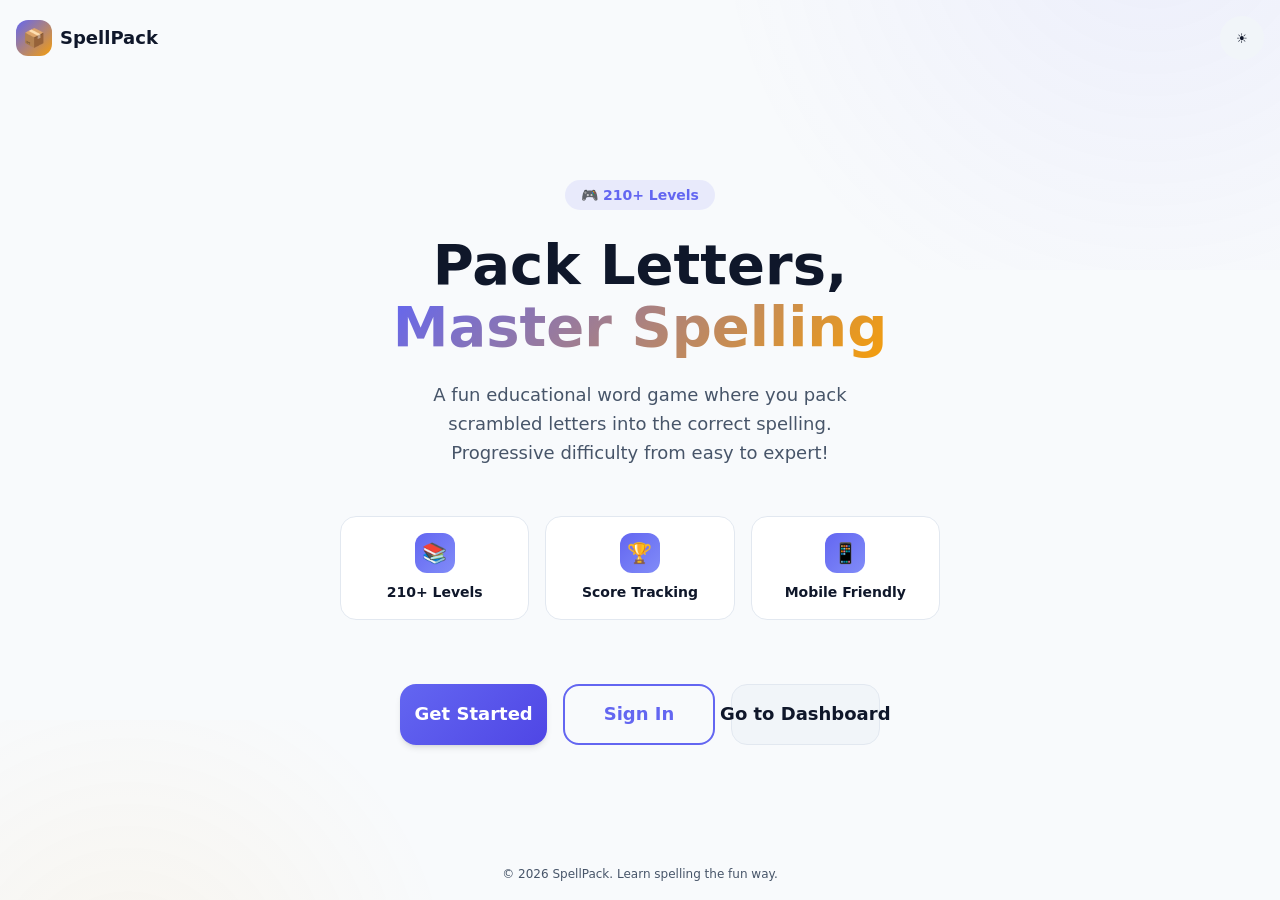
==== game frontend/index.html @ a52f3a6e "first push" ====
<!DOCTYPE html>
<html lang="en">
<head>
  <meta charset="UTF-8">
  <meta name="viewport" content="width=device-width, initial-scale=1.0, viewport-fit=cover">
  <meta name="description" content="Spelling Packing Game - Learn spelling through fun word puzzles">
  <title>SpellPack - Spelling Packing Game</title>
  <link rel="stylesheet" href="css/style.css">
  <link rel="stylesheet" href="css/auth.css">
  <script>
    document.documentElement.setAttribute('data-theme', localStorage.getItem('theme') || 'light');
  </script>
</head>
<body>
  <div class="landing-page">
    <header class="landing-header">
      <a href="index.html" class="auth-page__logo">
        <span class="auth-page__logo-icon">📦</span>
        SpellPack
      </a>
      <button id="theme-toggle" class="btn-icon theme-toggle" aria-label="Toggle dark mode" aria-pressed="false">
        <span class="theme-toggle__icon theme-toggle__icon--sun">☀️</span>
        <span class="theme-toggle__icon theme-toggle__icon--moon">🌙</span>
      </button>
    </header>

    <main class="landing-hero">
      <span class="landing-hero__badge">🎮 210+ Levels</span>
      <h1 class="landing-hero__title">Pack Letters, <span>Master Spelling</span></h1>
      <p class="landing-hero__subtitle">A fun educational word game where you pack scrambled letters into the correct spelling. Progressive difficulty from easy to expert!</p>

      <div class="landing-features">
        <div class="landing-feature">
          <span class="landing-feature__icon">📚</span>
          <span class="landing-feature__text">210+ Levels</span>
        </div>
        <div class="landing-feature">
          <span class="landing-feature__icon">🏆</span>
          <span class="landing-feature__text">Score Tracking</span>
        </div>
        <div class="landing-feature">
          <span class="landing-feature__icon">📱</span>
          <span class="landing-feature__text">Mobile Friendly</span>
        </div>
      </div>

      <div class="landing-hero__actions">
        <a href="signup.html" class="btn btn-primary btn-lg">Get Started</a>
        <a href="signin.html" class="btn btn-outline btn-lg">Sign In</a>
        <a href="dashboard.html" id="hero-continue" class="btn btn-secondary btn-lg" hidden>Go to Dashboard</a>
      </div>
    </main>

    <footer class="landing-footer">
      <p>&copy; 2026 SpellPack. Learn spelling the fun way.</p>
    </footer>
  </div>

  <script src="js/api.js"></script>
  <script src="js/auth.js"></script>
  <script>Auth.initLanding();</script>
</body>
</html>
---- game frontend/css/style.css ----
/**
 * Global Styles - Theme, typography, layout utilities
 */

:root {
  --color-primary: #6366f1;
  --color-primary-dark: #4f46e5;
  --color-primary-light: #818cf8;
  --color-secondary: #f59e0b;
  --color-secondary-dark: #d97706;
  --color-success: #10b981;
  --color-error: #ef4444;
  --color-warning: #f59e0b;
  --bg-primary: #f8fafc;
  --bg-secondary: #ffffff;
  --bg-tertiary: #f1f5f9;
  --bg-card: #ffffff;
  --bg-overlay: rgba(15, 23, 42, 0.5);
  --text-primary: #0f172a;
  --text-secondary: #475569;
  --text-muted: #94a3b8;
  --text-inverse: #ffffff;
  --border-color: #e2e8f0;
  --border-radius-sm: 0.5rem;
  --border-radius-md: 0.75rem;
  --border-radius-lg: 1rem;
  --border-radius-xl: 1.5rem;
  --border-radius-full: 9999px;
  --shadow-sm: 0 1px 2px rgba(0, 0, 0, 0.05);
  --shadow-md: 0 4px 6px -1px rgba(0, 0, 0, 0.1), 0 2px 4px -2px rgba(0, 0, 0, 0.1);
  --shadow-lg: 0 10px 15px -3px rgba(0, 0, 0, 0.1), 0 4px 6px -4px rgba(0, 0, 0, 0.1);
  --shadow-xl: 0 20px 25px -5px rgba(0, 0, 0, 0.1), 0 8px 10px -6px rgba(0, 0, 0, 0.1);
  --font-family: 'Segoe UI', system-ui, -apple-system, BlinkMacSystemFont, sans-serif;
  --font-size-xs: clamp(0.7rem, 1.5vw, 0.75rem);
  --font-size-sm: clamp(0.8rem, 2vw, 0.875rem);
  --font-size-base: clamp(0.9rem, 2.5vw, 1rem);
  --font-size-lg: clamp(1rem, 3vw, 1.125rem);
  --font-size-xl: clamp(1.15rem, 3.5vw, 1.25rem);
  --font-size-2xl: clamp(1.35rem, 4vw, 1.5rem);
  --font-size-3xl: clamp(1.75rem, 5vw, 2rem);
  --font-size-4xl: clamp(2rem, 6vw, 2.75rem);
  --spacing-xs: 0.25rem;
  --spacing-sm: 0.5rem;
  --spacing-md: 1rem;
  --spacing-lg: 1.5rem;
  --spacing-xl: 2rem;
  --spacing-2xl: 3rem;
  --transition-fast: 150ms ease;
  --transition-base: 250ms ease;
  --transition-slow: 400ms ease;
  --header-height: 3.5rem;
  --bottom-nav-height: 4rem;
  --touch-target: 44px;
}

[data-theme='dark'] {
  --color-primary: #818cf8;
  --color-primary-dark: #6366f1;
  --color-primary-light: #a5b4fc;
  --bg-primary: #0f172a;
  --bg-secondary: #1e293b;
  --bg-tertiary: #334155;
  --bg-card: #1e293b;
  --bg-overlay: rgba(0, 0, 0, 0.7);
  --text-primary: #f1f5f9;
  --text-secondary: #cbd5e1;
  --text-muted: #64748b;
  --border-color: #334155;
  --shadow-sm: 0 1px 2px rgba(0, 0, 0, 0.3);
  --shadow-md: 0 4px 6px -1px rgba(0, 0, 0, 0.4);
  --shadow-lg: 0 10px 15px -3px rgba(0, 0, 0, 0.4);
  --shadow-xl: 0 20px 25px -5px rgba(0, 0, 0, 0.5);
}

*, *::before, *::after { box-sizing: border-box; margin: 0; padding: 0; }

html {
  font-size: 16px;
  -webkit-text-size-adjust: 100%;
  scroll-behavior: smooth;
}

body {
  font-family: var(--font-family);
  font-size: var(--font-size-base);
  line-height: 1.6;
  color: var(--text-primary);
  background-color: var(--bg-primary);
  min-height: 100vh;
  min-height: 100dvh;
  overflow-x: hidden;
  -webkit-font-smoothing: antialiased;
}

img, svg { display: block; max-width: 100%; }
a { color: var(--color-primary); text-decoration: none; transition: color var(--transition-fast); }
a:hover { color: var(--color-primary-dark); }
button { font-family: inherit; cursor: pointer; border: none; background: none; }
input, textarea, select { font-family: inherit; font-size: inherit; }
ul, ol { list-style: none; }

.app-shell {
  display: flex;
  flex-direction: column;
  width: 100%;
  max-width: 100vw;
  min-height: 100vh;
  min-height: 100dvh;
  overflow: hidden;
}

.app-main {
  flex: 1;
  display: flex;
  flex-direction: column;
  overflow-y: auto;
  overflow-x: hidden;
  -webkit-overflow-scrolling: touch;
}

h1, h2, h3, h4 { line-height: 1.2; font-weight: 700; color: var(--text-primary); }
h1 { font-size: var(--font-size-4xl); }
h2 { font-size: var(--font-size-3xl); }
h3 { font-size: var(--font-size-2xl); }
h4 { font-size: var(--font-size-xl); }
p { color: var(--text-secondary); }
.text-muted { color: var(--text-muted); }
.text-center { text-align: center; }

.btn {
  display: inline-flex;
  align-items: center;
  justify-content: center;
  gap: var(--spacing-sm);
  min-height: var(--touch-target);
  min-width: var(--touch-target);
  padding: 0.625rem 1.25rem;
  font-size: var(--font-size-base);
  font-weight: 600;
  border-radius: var(--border-radius-md);
  transition: all var(--transition-base);
  white-space: nowrap;
  user-select: none;
  -webkit-tap-highlight-color: transparent;
}

.btn:disabled, .btn.loading { opacity: 0.6; cursor: not-allowed; pointer-events: none; }

.btn-primary {
  background: linear-gradient(135deg, var(--color-primary), var(--color-primary-dark));
  color: var(--text-inverse);
  box-shadow: var(--shadow-md);
}

.btn-primary:hover:not(:disabled) { transform: translateY(-2px); box-shadow: var(--shadow-lg); }
.btn-primary:active:not(:disabled) { transform: translateY(0); }

.btn-secondary {
  background: var(--bg-tertiary);
  color: var(--text-primary);
  border: 1px solid var(--border-color);
}

.btn-secondary:hover:not(:disabled) { background: var(--border-color); }

.btn-outline {
  background: transparent;
  color: var(--color-primary);
  border: 2px solid var(--color-primary);
}

.btn-outline:hover:not(:disabled) { background: var(--color-primary); color: var(--text-inverse); }
.btn-success { background: linear-gradient(135deg, var(--color-success), #059669); color: var(--text-inverse); box-shadow: var(--shadow-md); }
.btn-danger { background: var(--color-error); color: var(--text-inverse); }
.btn-lg { padding: 0.875rem 1.75rem; font-size: var(--font-size-lg); border-radius: var(--border-radius-lg); }
.btn-sm { padding: 0.375rem 0.875rem; font-size: var(--font-size-sm); min-height: 36px; }
.btn-block { width: 100%; }

.btn-icon {
  width: var(--touch-target);
  height: var(--touch-target);
  padding: 0;
  border-radius: var(--border-radius-full);
  background: var(--bg-tertiary);
  color: var(--text-primary);
  flex-shrink: 0;
}

.btn-icon:hover { background: var(--border-color); }
.btn-icon svg { width: 1.25rem; height: 1.25rem; }

.form-group { display: flex; flex-direction: column; gap: var(--spacing-xs); margin-bottom: var(--spacing-md); }
.form-group label { font-size: var(--font-size-sm); font-weight: 600; color: var(--text-secondary); }

.form-group input {
  width: 100%;
  min-height: var(--touch-target);
  padding: 0.625rem 1rem;
  background: var(--bg-tertiary);
  border: 2px solid var(--border-color);
  border-radius: var(--border-radius-md);
  color: var(--text-primary);
  transition: border-color var(--transition-fast), box-shadow var(--transition-fast);
}

.form-group input:focus {
  outline: none;
  border-color: var(--color-primary);
  box-shadow: 0 0 0 3px rgba(99, 102, 241, 0.2);
}

.form-group input::placeholder { color: var(--text-muted); }

.form-error {
  background: rgba(239, 68, 68, 0.1);
  color: var(--color-error);
  padding: var(--spacing-sm) var(--spacing-md);
  border-radius: var(--border-radius-md);
  font-size: var(--font-size-sm);
  margin-bottom: var(--spacing-md);
  border: 1px solid rgba(239, 68, 68, 0.3);
}

.form-checkbox { display: flex; align-items: center; gap: var(--spacing-sm); font-size: var(--font-size-sm); color: var(--text-secondary); cursor: pointer; }
.form-checkbox input { width: 1.125rem; height: 1.125rem; accent-color: var(--color-primary); }

.card {
  background: var(--bg-card);
  border-radius: var(--border-radius-lg);
  border: 1px solid var(--border-color);
  box-shadow: var(--shadow-sm);
  padding: var(--spacing-lg);
}

.app-header {
  display: flex;
  align-items: center;
  justify-content: space-between;
  height: var(--header-height);
  padding: 0 var(--spacing-md);
  background: var(--bg-secondary);
  border-bottom: 1px solid var(--border-color);
  flex-shrink: 0;
  z-index: 100;
}

.app-header__brand { display: flex; align-items: center; gap: var(--spacing-sm); font-weight: 700; font-size: var(--font-size-lg); color: var(--text-primary); }

.app-header__brand-icon {
  width: 2rem;
  height: 2rem;
  background: linear-gradient(135deg, var(--color-primary), var(--color-secondary));
  border-radius: var(--border-radius-sm);
  display: flex;
  align-items: center;
  justify-content: center;
  font-size: 1rem;
}

.app-header__actions { display: flex; align-items: center; gap: var(--spacing-sm); }

.bottom-nav {
  display: flex;
  align-items: stretch;
  height: var(--bottom-nav-height);
  background: var(--bg-secondary);
  border-top: 1px solid var(--border-color);
  flex-shrink: 0;
  z-index: 100;
  padding-bottom: env(safe-area-inset-bottom, 0);
}

.bottom-nav__item {
  flex: 1;
  display: flex;
  flex-direction: column;
  align-items: center;
  justify-content: center;
  gap: 0.125rem;
  color: var(--text-muted);
  font-size: var(--font-size-xs);
  font-weight: 500;
  transition: color var(--transition-fast);
  min-height: var(--touch-target);
}

.bottom-nav__item svg { width: 1.375rem; height: 1.375rem; }
.bottom-nav__item.active, .bottom-nav__item:hover { color: var(--color-primary); }

.theme-toggle { position: relative; width: var(--touch-target); height: var(--touch-target); }
.theme-toggle__icon { position: absolute; inset: 0; display: flex; align-items: center; justify-content: center; transition: opacity var(--transition-base), transform var(--transition-base); }
.theme-toggle__icon--sun { opacity: 1; transform: rotate(0deg); }
.theme-toggle__icon--moon { opacity: 0; transform: rotate(-90deg); }
[data-theme='dark'] .theme-toggle__icon--sun { opacity: 0; transform: rotate(90deg); }
[data-theme='dark'] .theme-toggle__icon--moon { opacity: 1; transform: rotate(0deg); }

.toast-container {
  position: fixed;
  top: calc(var(--header-height) + var(--spacing-sm));
  left: 50%;
  transform: translateX(-50%);
  z-index: 1000;
  display: flex;
  flex-direction: column;
  gap: var(--spacing-sm);
  width: min(90vw, 400px);
  pointer-events: none;
}

.toast {
  padding: var(--spacing-md) var(--spacing-lg);
  border-radius: var(--border-radius-md);
  font-size: var(--font-size-sm);
  font-weight: 500;
  box-shadow: var(--shadow-lg);
  animation: toastIn var(--transition-slow) ease forwards;
  pointer-events: auto;
}

.toast--success { background: var(--color-success); color: white; }
.toast--error { background: var(--color-error); color: white; }
.toast--info { background: var(--color-primary); color: white; }

@keyframes toastIn { from { opacity: 0; transform: translateY(-1rem); } to { opacity: 1; transform: translateY(0); } }
@keyframes toastOut { to { opacity: 0; transform: translateY(-1rem); } }
@keyframes spin { to { transform: rotate(360deg); } }
@keyframes fadeIn { from { opacity: 0; } to { opacity: 1; } }
@keyframes slideUp { from { opacity: 0; transform: translateY(1.5rem); } to { opacity: 1; transform: translateY(0); } }
@keyframes pulse { 0%, 100% { transform: scale(1); } 50% { transform: scale(1.05); } }
@keyframes shake { 0%, 100% { transform: translateX(0); } 20%, 60% { transform: translateX(-6px); } 40%, 80% { transform: translateX(6px); } }

.spinner { width: 2rem; height: 2rem; border: 3px solid var(--border-color); border-top-color: var(--color-primary); border-radius: 50%; animation: spin 0.8s linear infinite; }
.loading-screen { display: flex; flex-direction: column; align-items: center; justify-content: center; gap: var(--spacing-md); flex: 1; min-height: 50vh; }
.hidden { display: none !important; }
.sr-only { position: absolute; width: 1px; height: 1px; padding: 0; margin: -1px; overflow: hidden; clip: rect(0, 0, 0, 0); white-space: nowrap; border: 0; }
.container { width: 100%; max-width: 1200px; margin: 0 auto; padding: 0 var(--spacing-md); }
---- game frontend/css/auth.css ----
/**
 * Auth & Landing Page Styles
 */

.auth-page {
  min-height: 100vh;
  min-height: 100dvh;
  display: flex;
  flex-direction: column;
  background: var(--bg-primary);
  overflow: hidden;
}

.auth-page__header {
  display: flex;
  align-items: center;
  justify-content: space-between;
  padding: var(--spacing-md);
  flex-shrink: 0;
}

.auth-page__logo {
  display: flex;
  align-items: center;
  gap: var(--spacing-sm);
  font-weight: 700;
  font-size: var(--font-size-lg);
  color: var(--text-primary);
}

.auth-page__logo-icon {
  width: 2.25rem;
  height: 2.25rem;
  background: linear-gradient(135deg, var(--color-primary), var(--color-secondary));
  border-radius: var(--border-radius-md);
  display: flex;
  align-items: center;
  justify-content: center;
  font-size: 1.125rem;
}

.auth-page__body {
  flex: 1;
  display: flex;
  align-items: center;
  justify-content: center;
  padding: var(--spacing-md);
  overflow-y: auto;
}

.auth-card {
  width: 100%;
  max-width: 420px;
  background: var(--bg-card);
  border-radius: var(--border-radius-xl);
  border: 1px solid var(--border-color);
  box-shadow: var(--shadow-xl);
  padding: clamp(1.5rem, 5vw, 2.5rem);
  animation: slideUp 0.5s ease forwards;
}

.auth-card__header { text-align: center; margin-bottom: var(--spacing-xl); }
.auth-card__header h1 { font-size: var(--font-size-2xl); margin-bottom: var(--spacing-xs); }
.auth-card__header p { font-size: var(--font-size-sm); }
.auth-card__footer { text-align: center; margin-top: var(--spacing-lg); font-size: var(--font-size-sm); color: var(--text-secondary); }
.auth-card__footer a { font-weight: 600; }

.landing-page {
  min-height: 100vh;
  min-height: 100dvh;
  display: flex;
  flex-direction: column;
  overflow: hidden;
}

.landing-header {
  display: flex;
  align-items: center;
  justify-content: space-between;
  padding: var(--spacing-md);
  flex-shrink: 0;
}

.landing-hero {
  flex: 1;
  display: flex;
  flex-direction: column;
  align-items: center;
  justify-content: center;
  text-align: center;
  padding: var(--spacing-md) var(--spacing-lg);
  gap: var(--spacing-lg);
  overflow-y: auto;
}

.landing-hero__badge {
  display: inline-flex;
  align-items: center;
  gap: var(--spacing-xs);
  padding: var(--spacing-xs) var(--spacing-md);
  background: rgba(99, 102, 241, 0.1);
  color: var(--color-primary);
  border-radius: var(--border-radius-full);
  font-size: var(--font-size-sm);
  font-weight: 600;
}

.landing-hero__title {
  font-size: clamp(2rem, 8vw, 3.5rem);
  line-height: 1.1;
  max-width: 16ch;
}

.landing-hero__title span {
  background: linear-gradient(135deg, var(--color-primary), var(--color-secondary));
  -webkit-background-clip: text;
  -webkit-text-fill-color: transparent;
  background-clip: text;
}

.landing-hero__subtitle { font-size: var(--font-size-lg); max-width: 40ch; color: var(--text-secondary); }

.landing-hero__actions {
  display: flex;
  flex-direction: column;
  gap: var(--spacing-md);
  width: 100%;
  max-width: 320px;
  margin-top: var(--spacing-md);
}

.landing-hero__actions .btn { width: 100%; }

.landing-features {
  display: grid;
  grid-template-columns: repeat(auto-fit, minmax(140px, 1fr));
  gap: var(--spacing-md);
  width: 100%;
  max-width: 600px;
  padding: var(--spacing-lg) 0;
}

.landing-feature {
  display: flex;
  flex-direction: column;
  align-items: center;
  gap: var(--spacing-sm);
  padding: var(--spacing-md);
  background: var(--bg-card);
  border-radius: var(--border-radius-lg);
  border: 1px solid var(--border-color);
}

.landing-feature__icon {
  width: 2.5rem;
  height: 2.5rem;
  background: linear-gradient(135deg, var(--color-primary), var(--color-primary-light));
  border-radius: var(--border-radius-md);
  display: flex;
  align-items: center;
  justify-content: center;
  font-size: 1.25rem;
}

.landing-feature__text { font-size: var(--font-size-sm); font-weight: 600; color: var(--text-primary); text-align: center; }
.landing-footer { text-align: center; padding: var(--spacing-md); font-size: var(--font-size-xs); color: var(--text-muted); flex-shrink: 0; }

.auth-page::before, .landing-page::before {
  content: '';
  position: fixed;
  top: -50%;
  right: -30%;
  width: 80%;
  height: 80%;
  background: radial-gradient(circle, rgba(99, 102, 241, 0.08) 0%, transparent 70%);
  pointer-events: none;
  z-index: 0;
}

.auth-page::after, .landing-page::after {
  content: '';
  position: fixed;
  bottom: -40%;
  left: -20%;
  width: 60%;
  height: 60%;
  background: radial-gradient(circle, rgba(245, 158, 11, 0.06) 0%, transparent 70%);
  pointer-events: none;
  z-index: 0;
}

.auth-page__body, .landing-hero { position: relative; z-index: 1; }

@media (min-width: 768px) {
  .landing-hero__actions { flex-direction: row; max-width: 480px; }
  .landing-hero__actions .btn { flex: 1; }
}

@media (orientation: landscape) and (max-height: 500px) {
  .landing-hero { padding: var(--spacing-sm); gap: var(--spacing-sm); }
  .landing-features { display: none; }
  .auth-card { padding: var(--spacing-lg); }
}
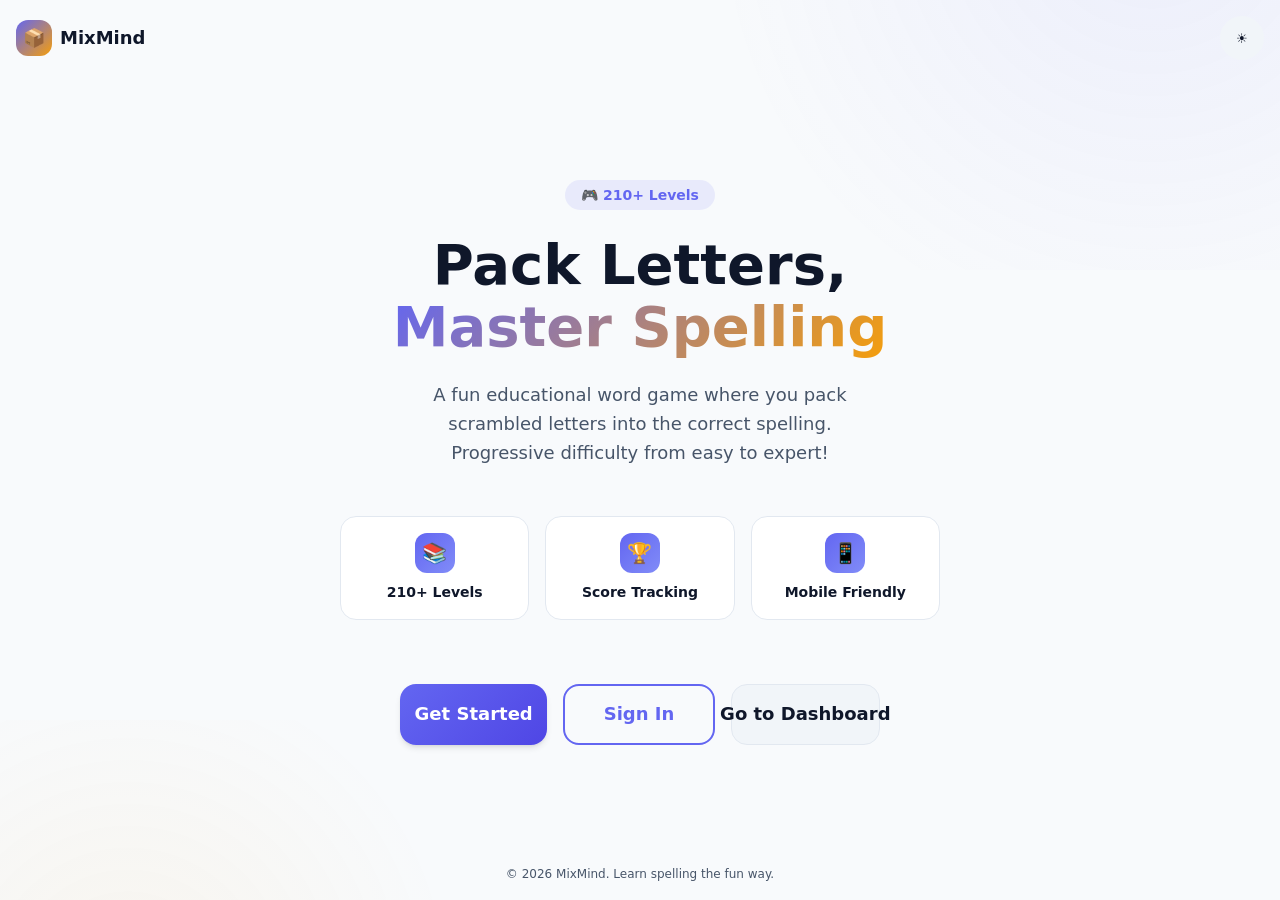
==== commit cfea4300: "spelling checked" ====
--- a/game frontend/index.html
+++ b/game frontend/index.html
@@ -16,7 +16,7 @@
     <header class="landing-header">
       <a href="index.html" class="auth-page__logo">
         <span class="auth-page__logo-icon">📦</span>
-        SpellPack
+       MixMind
       </a>
       <button id="theme-toggle" class="btn-icon theme-toggle" aria-label="Toggle dark mode" aria-pressed="false">
         <span class="theme-toggle__icon theme-toggle__icon--sun">☀️</span>
@@ -52,7 +52,7 @@
     </main>
 
     <footer class="landing-footer">
-      <p>&copy; 2026 SpellPack. Learn spelling the fun way.</p>
+      <p>&copy; 2026 MixMind. Learn spelling the fun way.</p>
     </footer>
   </div>
 
